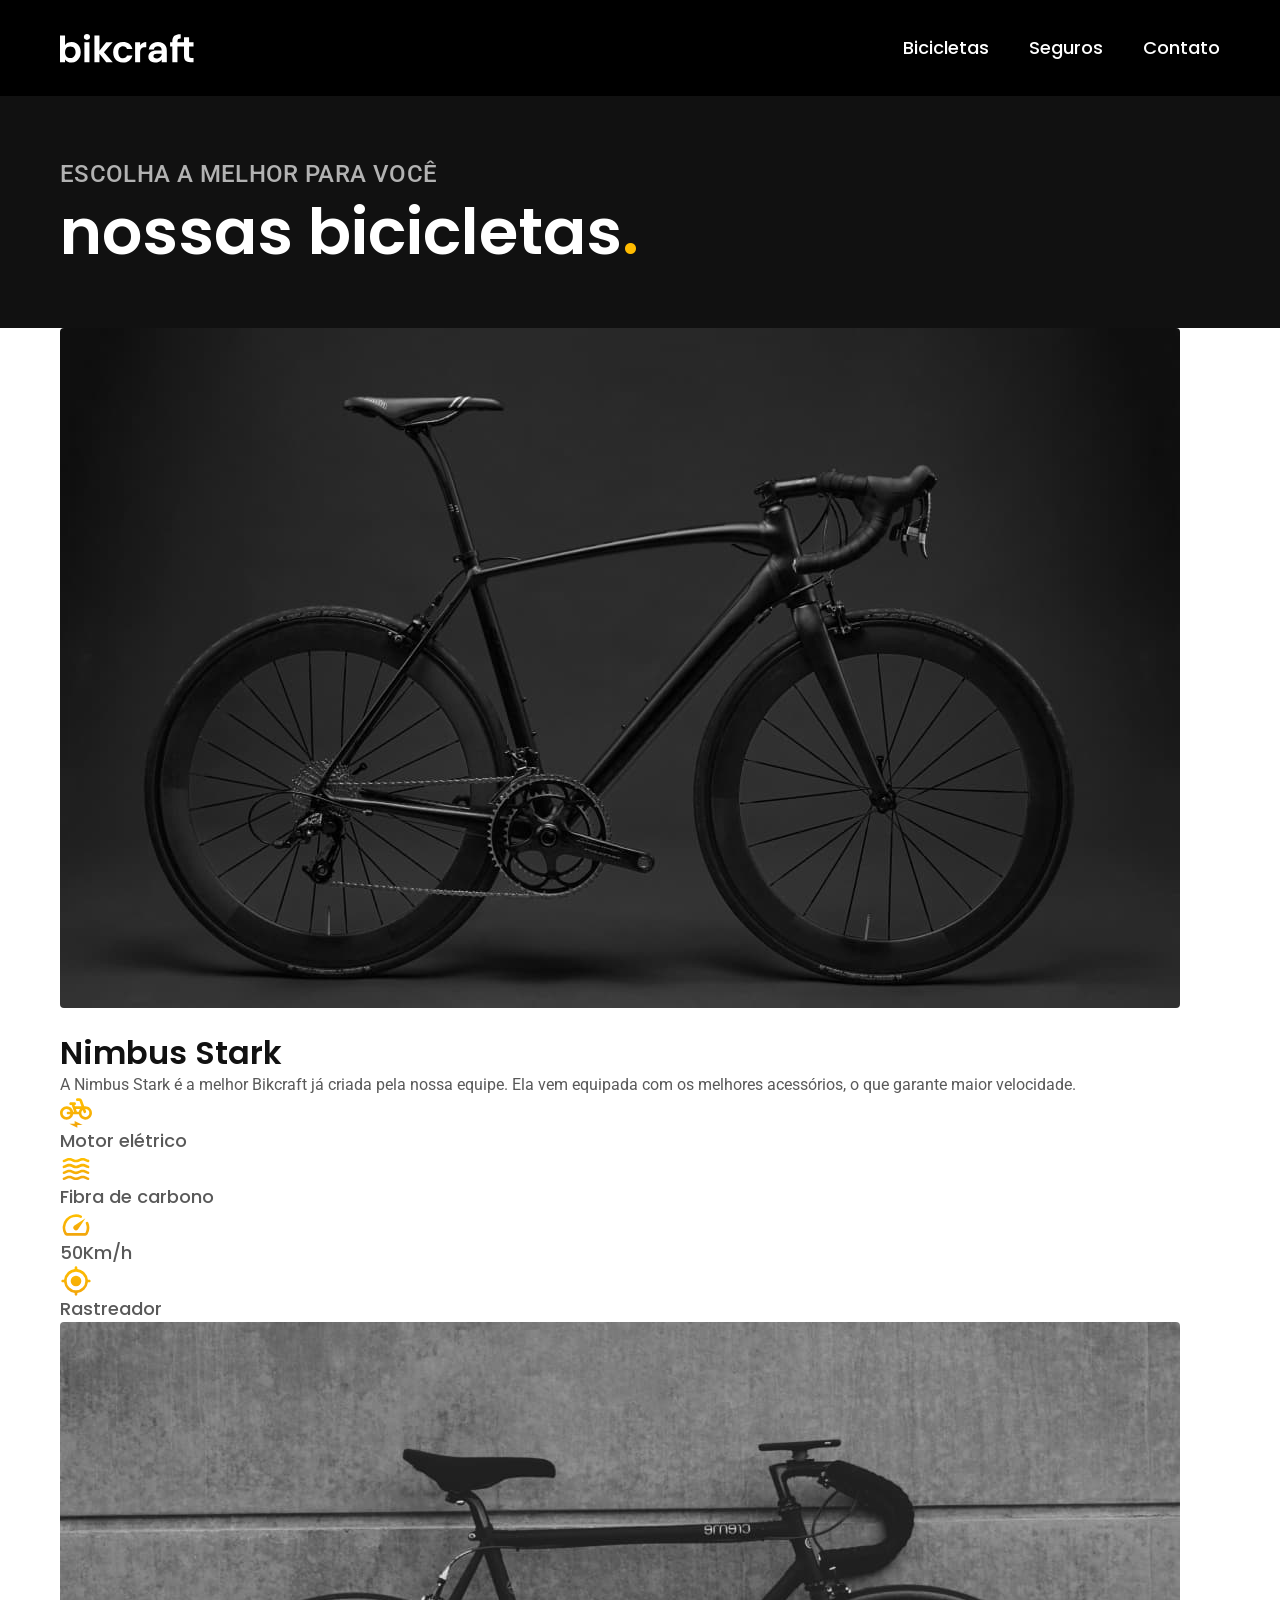
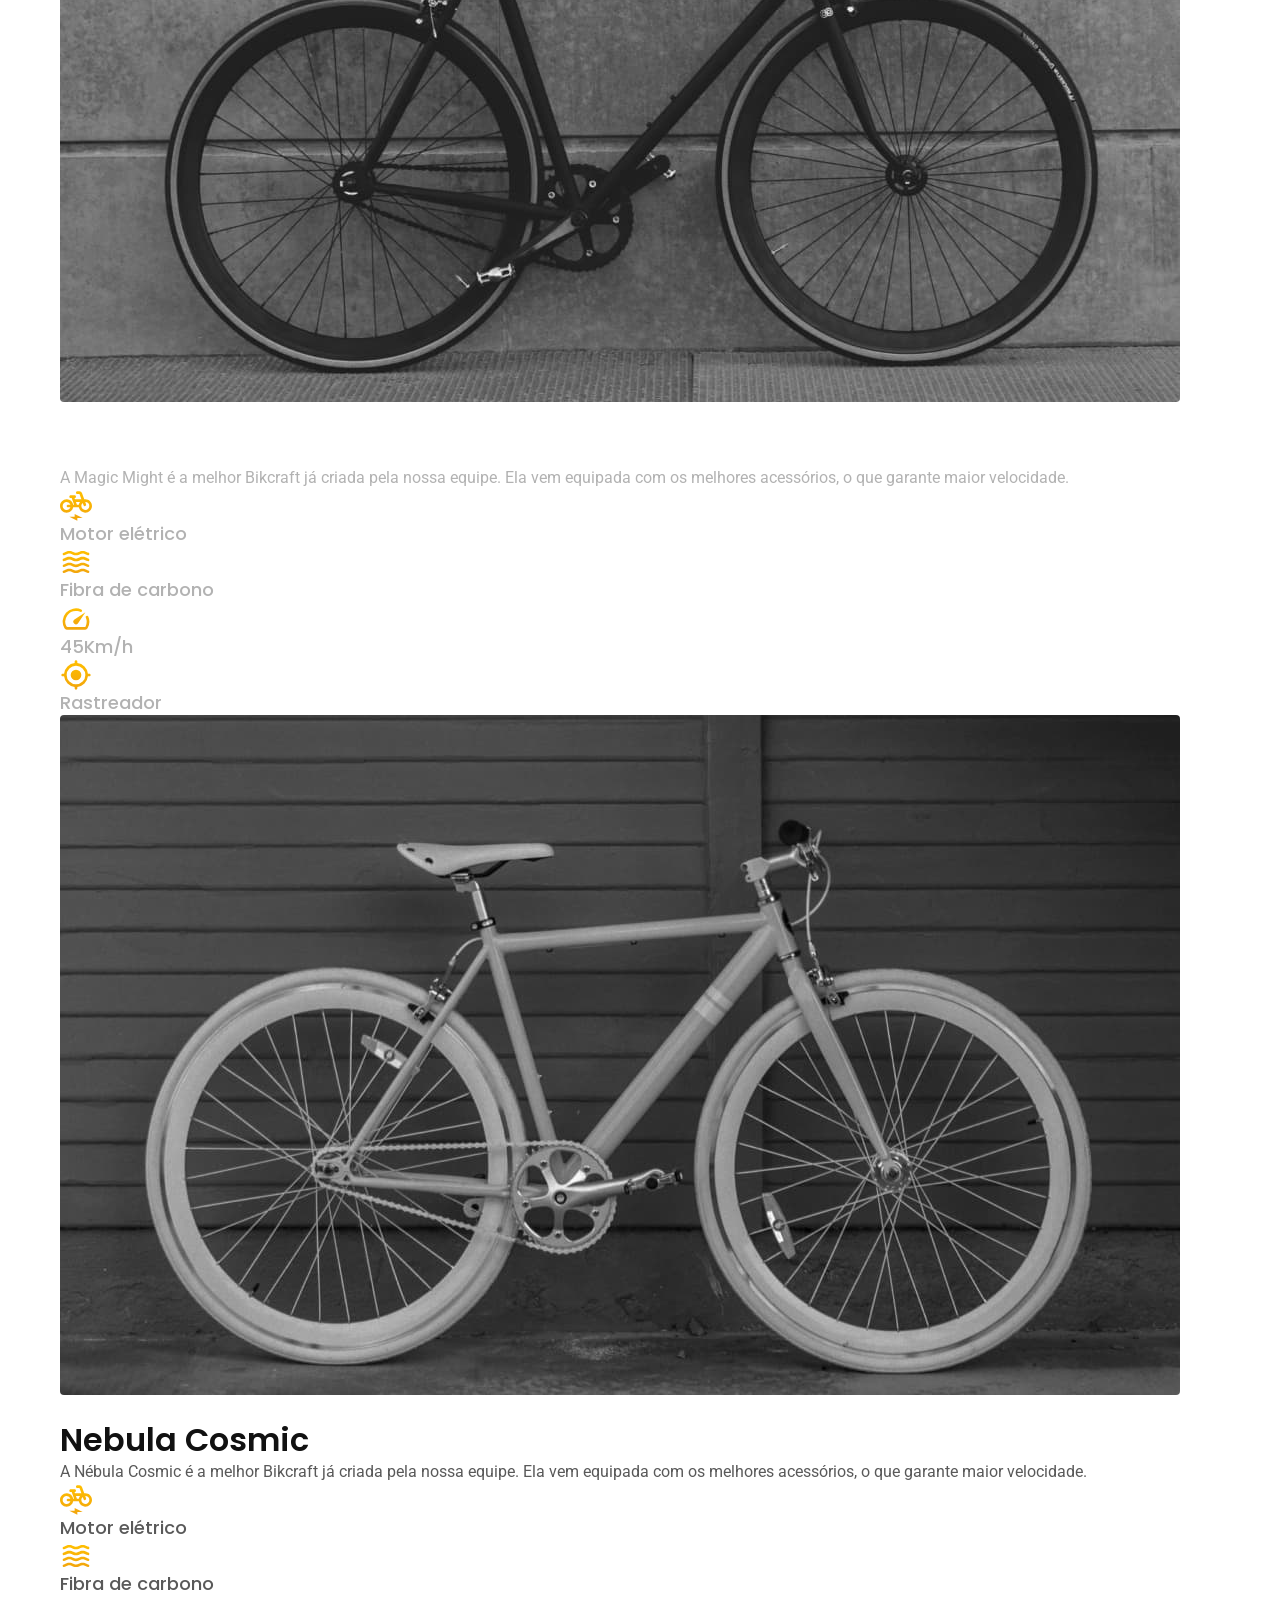
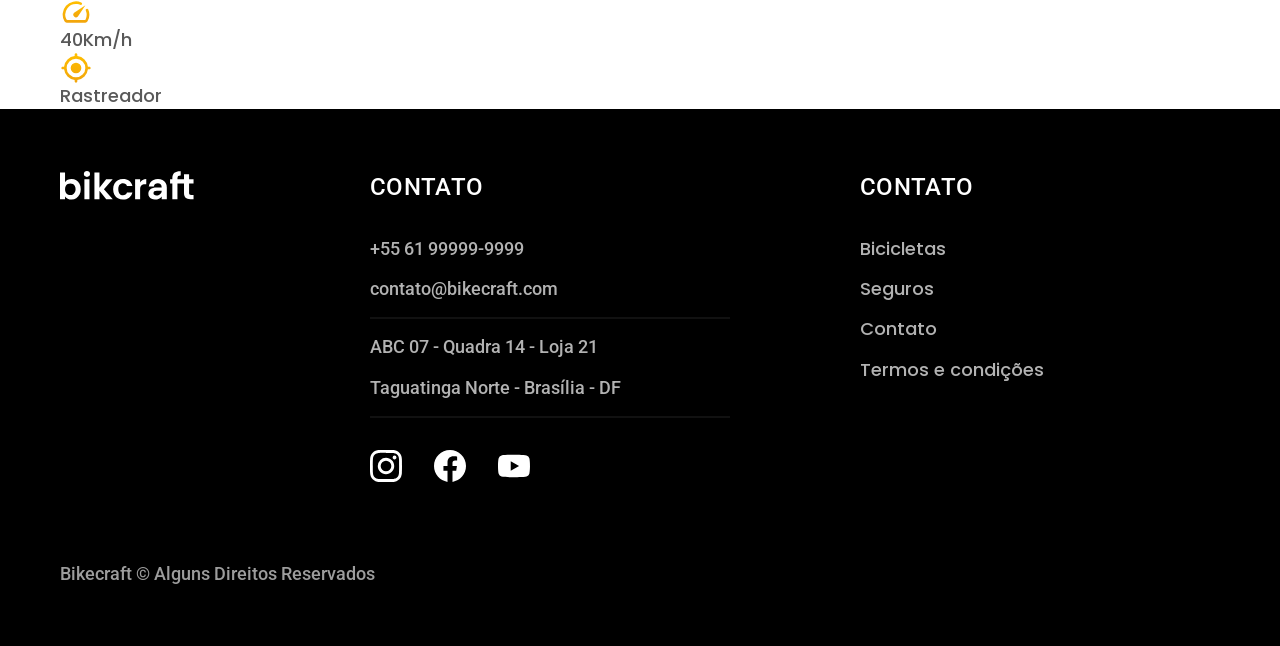
==== bicicletas.html @ e9eba92d "Bicicletas 1" ====
<!doctype html>
<html lang="pt-br">
  <head>
    <meta charset="UTF-8" />
    <meta name="viewport" content="width=device-width, initial-scale=1.0" />
    <title>Bicicletas | Bikecraft</title>
    <meta
      name="description"
      content="Termos e condições."
    />
    <link rel="stylesheet" href="./css/style.css" />
    <link rel="preconnect" href="https://fonts.googleapis.com" />
    <link rel="preconnect" href="https://fonts.gstatic.com" crossorigin />
    <link
      href="https://fonts.googleapis.com/css2?family=Merriweather:ital,opsz,wght@1,18..144,900&family=Poppins:wght@400;600&family=Roboto:wght@100..900&display=swap"
      rel="stylesheet"
    />
  </head>
  <body id="bicicletas">
    <header class="header-bg">
      <div class="header container">
        <a href="./">
          <img src="./img/bikcraft.svg" alt="Logo da marca Bikecraft" />
        </a>
        <nav aria-label="primaria">
          <ul class="header-menu font-1-m cor-0">
            <li><a href="./bicicletas.html">Bicicletas</a></li>
            <li><a href="./seguros.html">Seguros</a></li>
            <li><a href="./contato.html">Contato</a></li>
          </ul>
        </nav>
      </div>
    </header>
    <main>
        <div class="titulo-bg">
            <div class="titulo container">
                <p class="font-2-l-b cor-5">Escolha a melhor para você</p>
                <h1 class="font-1-xxl cor-0">nossas bicicletas<span class="cor-p1">.</span></h1>
            </div>
        </div>
        <div class="bicicletas-bg">
            <div class="container">
              <div class="bicicleta-imagem">
                <img src="./img/bicicletas/nimbus.jpg" alt="Bicicleta preta">
                <span class="font-2-m cor-0">R$ 4999</span>
              </div>
              <div class="bicicleta-conteudo">
                <h2 class="font-1-xl">Nimbus Stark</h2>
                <p class="font-2-s cor-8">A Nimbus Stark é a melhor Bikcraft já criada pela nossa equipe. Ela vem equipada com os melhores acessórios, o que garante maior velocidade.</p>
                <ul class="font-1-m cor-8">
                  <li><img src="./img/icones/eletrica.svg" alt="">Motor elétrico</li>
                  <li><img src="./img/icones/carbono.svg" alt="">Fibra de carbono</li>
                  <li><img src="./img/icones/velocidade.svg" alt="">50Km/h</li>
                  <li><img src="./img/icones/rastreador.svg" alt="">Rastreador</li>
                </ul>
              </div>
            </div>
        </div>
        <div class="bicicletas-bg">
            <div class="container">
              <div class="bicicleta-imagem">
                <img src="./img/bicicletas/magic.jpg" alt="Bicicleta preta">
                <span class="font-2-m cor-0">R$ 2499</span>
              </div>
              <div class="bicicleta-conteudo">
                <h2 class="font-1-xl cor-0">Magic Might</h2>
                <p class="font-2-s cor-5">A Magic Might é a melhor Bikcraft já criada pela nossa equipe. Ela vem equipada com os melhores acessórios, o que garante maior velocidade.</p>
                <ul class="font-1-m cor-5">
                  <li><img src="./img/icones/eletrica.svg" alt="">Motor elétrico</li>
                  <li><img src="./img/icones/carbono.svg" alt="">Fibra de carbono</li>
                  <li><img src="./img/icones/velocidade.svg" alt="">45Km/h</li>
                  <li><img src="./img/icones/rastreador.svg" alt="">Rastreador</li>
                </ul>
              </div>
            </div>
        </div>
        <div class="bicicletas-bg">
            <div class="container">
              <div class="bicicleta-imagem">
                <img src="./img/bicicletas/nebula.jpg" alt="Bicicleta preta">
                <span class="font-2-m cor-0">R$ 3999</span>
              </div>
              <div class="bicicleta-conteudo">
                <h2 class="font-1-xl">Nebula Cosmic</h2>
                <p class="font-2-s cor-8">A Nébula Cosmic é a melhor Bikcraft já criada pela nossa equipe. Ela vem equipada com os melhores acessórios, o que garante maior velocidade.</p>
                <ul class="font-1-m cor-8">
                  <li><img src="./img/icones/eletrica.svg" alt="">Motor elétrico</li>
                  <li><img src="./img/icones/carbono.svg" alt="">Fibra de carbono</li>
                  <li><img src="./img/icones/velocidade.svg" alt="">40Km/h</li>
                  <li><img src="./img/icones/rastreador.svg" alt="">Rastreador</li>
                </ul>
              </div>
            </div>
        </div>
    </main>
    <footer class="footer-bg">
      <div class="footer container">
        <img src="./img/bikcraft.svg" alt="Logo Bikecraft" />
        <div class="footer-contato">
          <h3 class="font-2-l-b cor-0">Contato</h3>
          <ul class="font-2-m cor-5">
            <li><a href="tel:+5561999999999">+55 61 99999-9999</a></li>
            <li>
              <a href="mailto:contato@bikecraft.com">contato@bikecraft.com</a>
            </li>
            <li>ABC 07 - Quadra 14 - Loja 21</li>
            <li>Taguatinga Norte - Brasília - DF</li>
          </ul>
          <div class="footer-redes">
            <a href="./"
              ><img src="./img/redes/instagram.svg" alt="Instagram"
            /></a>
            <a href="./"
              ><img src="./img/redes/facebook.svg" alt="Facebook"
            /></a>
            <a href="./"><img src="./img/redes/youtube.svg" alt="Youtube" /></a>
          </div>
        </div>
        <div class="footer-informacoes">
          <h3 class="font-2-l-b cor-0">Contato</h3>
          <nav>
            <ul class="font-1-m cor-5">
              <li><a href="./bicicletas.html">Bicicletas</a></li>
              <li><a href="./seguros.html">Seguros</a></li>
              <li><a href="./contato.html">Contato</a></li>
              <li><a href="./termos.html">Termos e condições</a></li>
            </ul>
          </nav>
        </div>
        <p class="footer-copy font-2-m cor-6">
          Bikecraft © Alguns Direitos Reservados
        </p>
      </div>
    </footer>
  </body>
</html>
---- css/style.css ----
@import "./global/global.css";
@import "./utilidades/tipografia.css";
@import "./global/header.css";
@import "./global/footer.css";
@import "./utilidades/cores.css";

/* Botão */
@import "./utilidades/componentes.css";


/* Home */
@import "./home/introducao.css";
@import "./home/tecnologia.css";
@import "./home/parceiros.css";
@import "./home/depoimentos.css";

/* Bicicletas */
@import "./bicicletas/bicicletas-lista.css";
@import "./bicicletas/bicicletas.css";

/* seguros */
@import "./seguros/seguros.css";

/* Termos */
@import "./termos/termos.css";
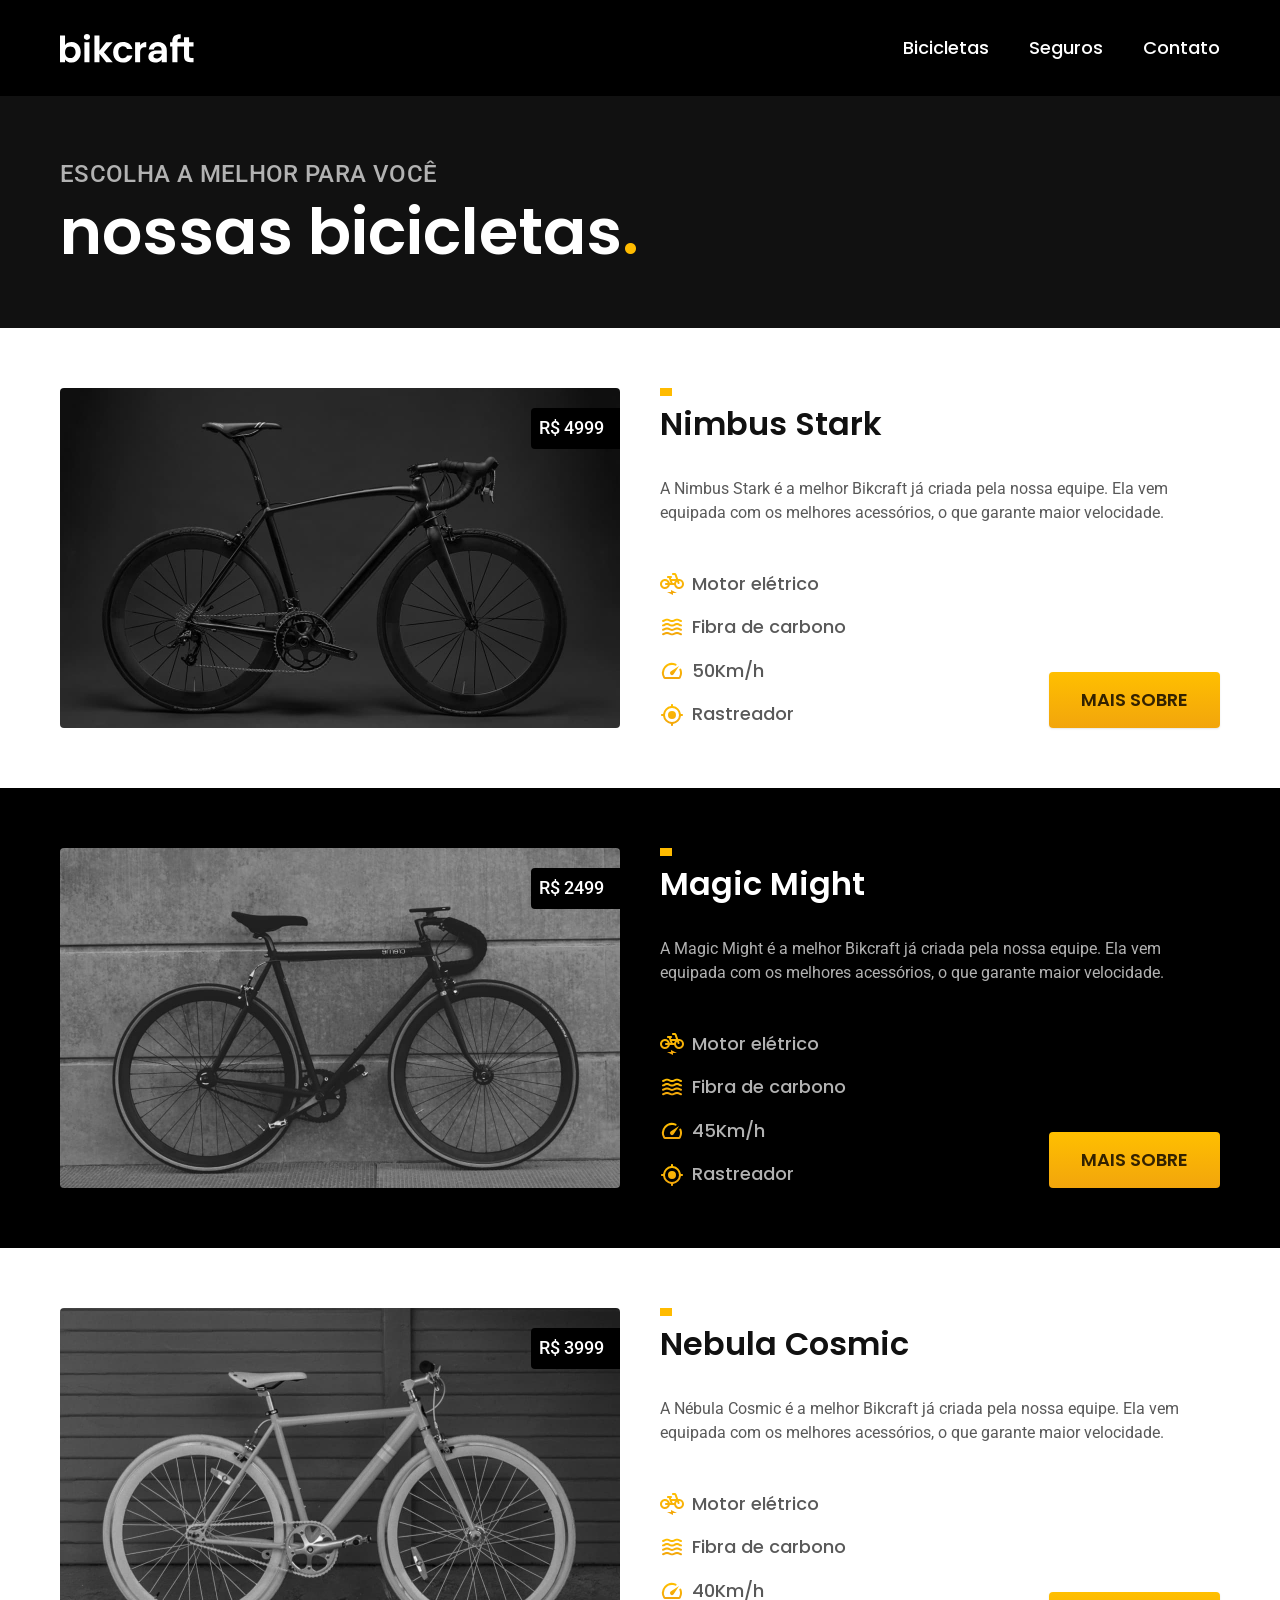
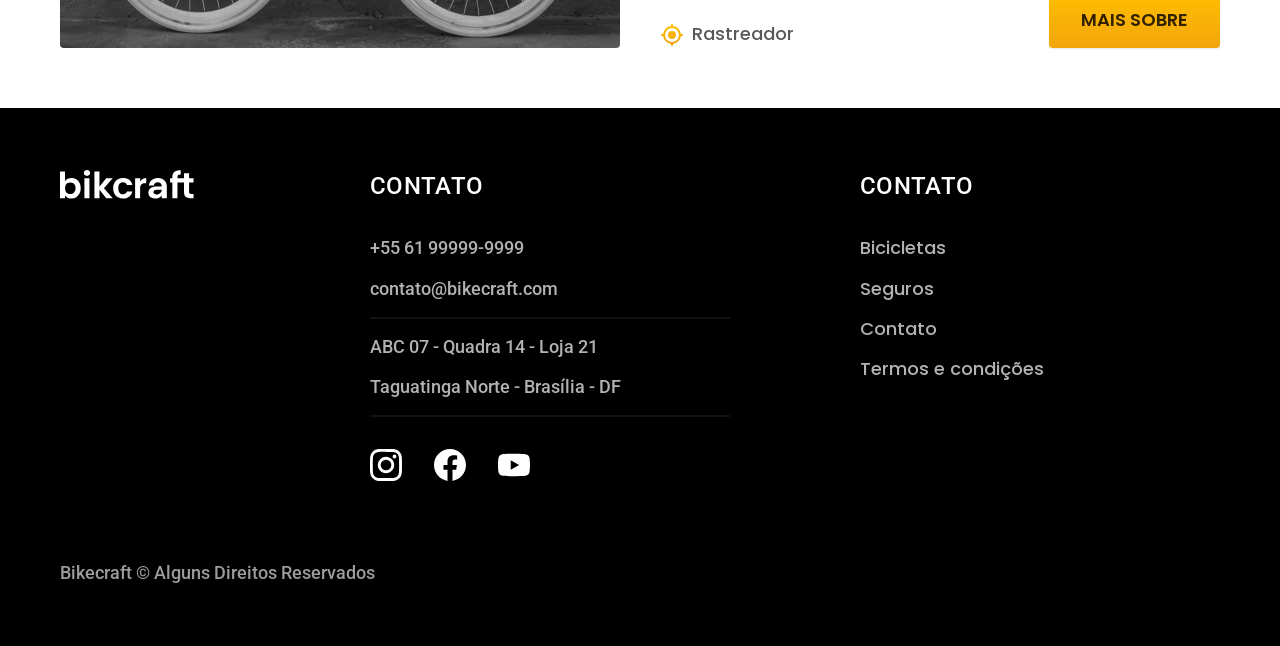
==== commit 1eb244c7: "bicicletas 2" ====
--- a/bicicletas.html
+++ b/bicicletas.html
@@ -6,7 +6,7 @@
     <title>Bicicletas | Bikecraft</title>
     <meta
       name="description"
-      content="Termos e condições."
+      content="bicicletas."
     />
     <link rel="stylesheet" href="./css/style.css" />
     <link rel="preconnect" href="https://fonts.googleapis.com" />
@@ -38,8 +38,7 @@
                 <h1 class="font-1-xxl cor-0">nossas bicicletas<span class="cor-p1">.</span></h1>
             </div>
         </div>
-        <div class="bicicletas-bg">
-            <div class="container">
+            <div class=" bicicletas container">
               <div class="bicicleta-imagem">
                 <img src="./img/bicicletas/nimbus.jpg" alt="Bicicleta preta">
                 <span class="font-2-m cor-0">R$ 4999</span>
@@ -53,11 +52,11 @@
                   <li><img src="./img/icones/velocidade.svg" alt="">50Km/h</li>
                   <li><img src="./img/icones/rastreador.svg" alt="">Rastreador</li>
                 </ul>
+                <a class="botao seta" href="./bicicletas/nimbus.html">Mais sobre</a>
               </div>
             </div>
-        </div>
         <div class="bicicletas-bg">
-            <div class="container">
+            <div class="bicicletas container">
               <div class="bicicleta-imagem">
                 <img src="./img/bicicletas/magic.jpg" alt="Bicicleta preta">
                 <span class="font-2-m cor-0">R$ 2499</span>
@@ -71,11 +70,11 @@
                   <li><img src="./img/icones/velocidade.svg" alt="">45Km/h</li>
                   <li><img src="./img/icones/rastreador.svg" alt="">Rastreador</li>
                 </ul>
+                <a class="botao seta" href="./bicicletas/magic.html">Mais sobre</a>
               </div>
             </div>
         </div>
-        <div class="bicicletas-bg">
-            <div class="container">
+            <div class=" bicicletas container">
               <div class="bicicleta-imagem">
                 <img src="./img/bicicletas/nebula.jpg" alt="Bicicleta preta">
                 <span class="font-2-m cor-0">R$ 3999</span>
@@ -89,9 +88,9 @@
                   <li><img src="./img/icones/velocidade.svg" alt="">40Km/h</li>
                   <li><img src="./img/icones/rastreador.svg" alt="">Rastreador</li>
                 </ul>
+                <a class="botao seta" href="./bicicletas/nebula.html">Mais sobre</a>
               </div>
             </div>
-        </div>
     </main>
     <footer class="footer-bg">
       <div class="footer container">
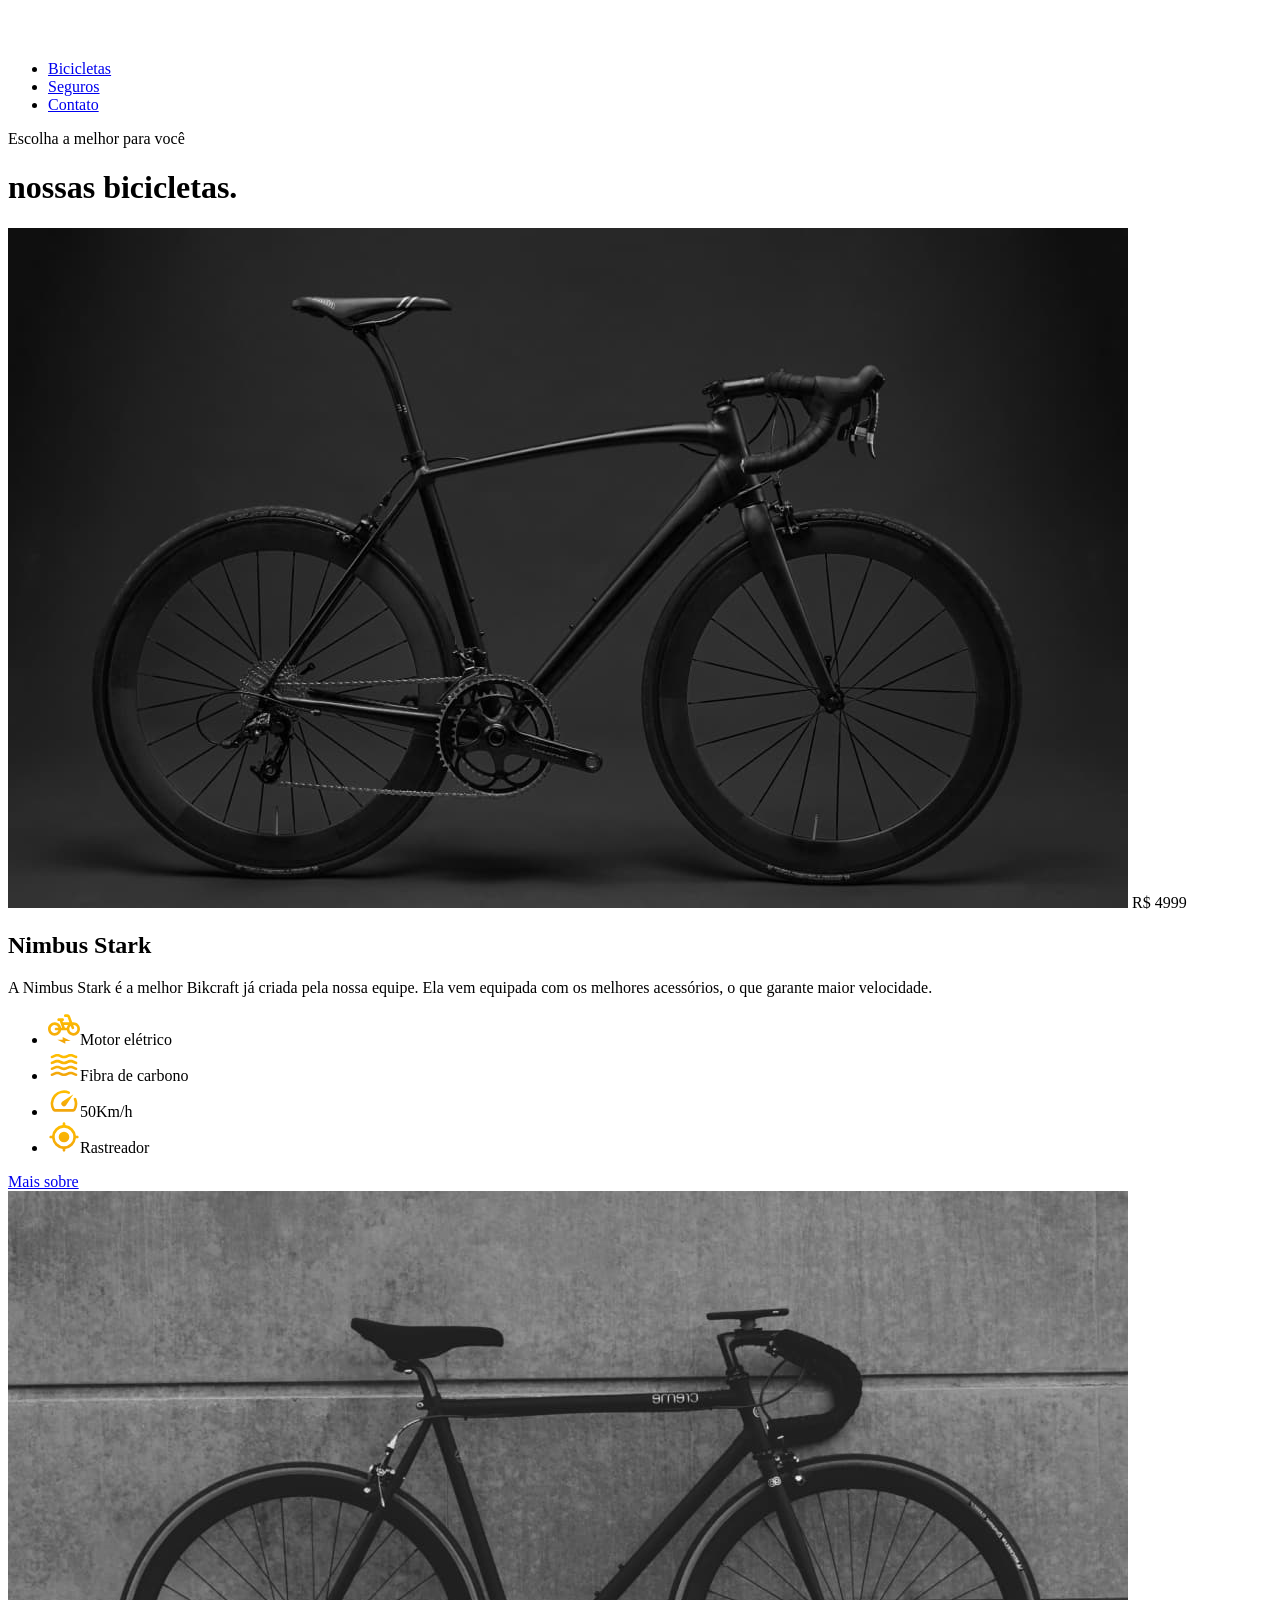
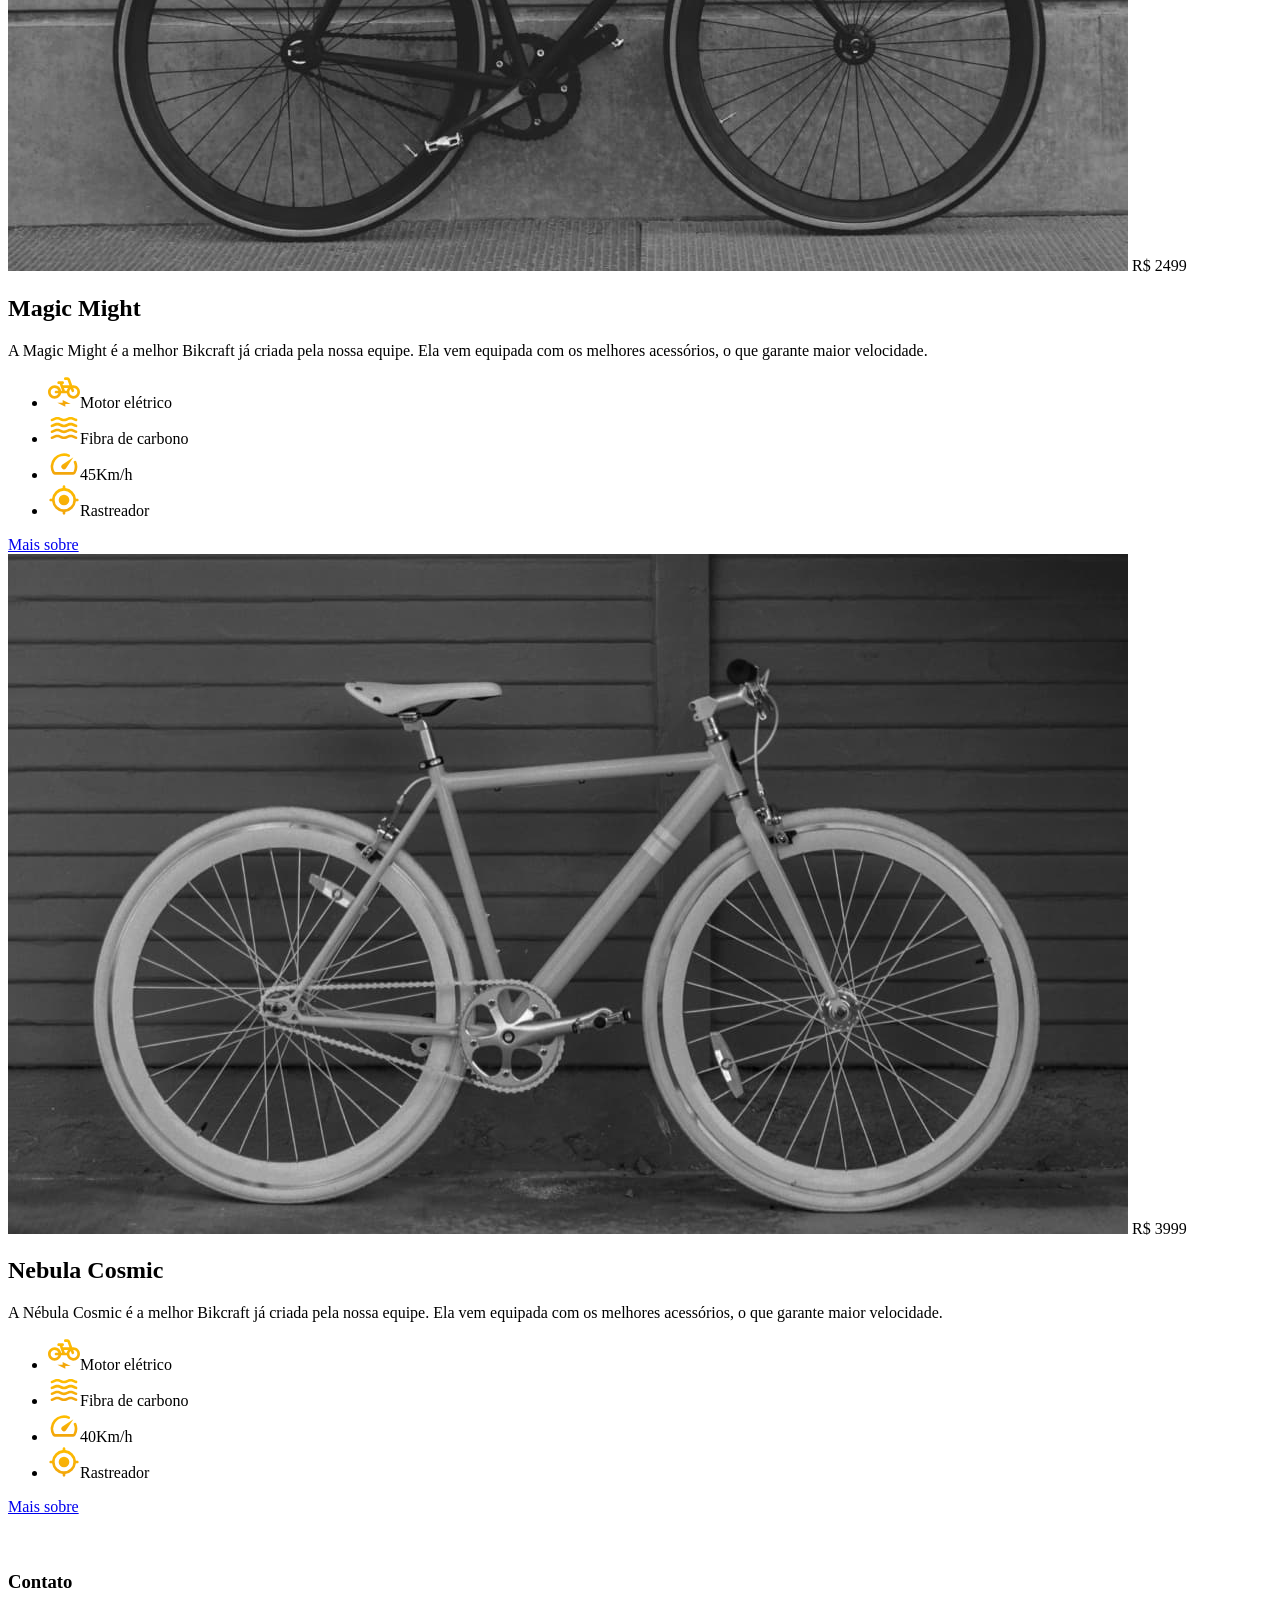
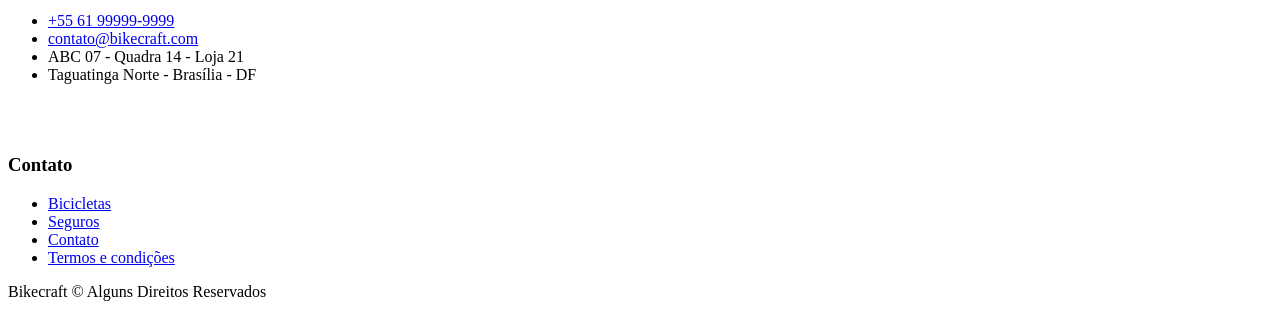
==== commit d85ac4e2: "Ativar links do menu, ativar itens do orçamento e perguntas frequentes com js" ====
--- a/bicicletas.html
+++ b/bicicletas.html
@@ -4,10 +4,7 @@
     <meta charset="UTF-8" />
     <meta name="viewport" content="width=device-width, initial-scale=1.0" />
     <title>Bicicletas | Bikecraft</title>
-    <meta
-      name="description"
-      content="bicicletas."
-    />
+    <meta name="description" content="bicicletas." />
     <link rel="stylesheet" href="./css/style.css" />
     <link rel="preconnect" href="https://fonts.googleapis.com" />
     <link rel="preconnect" href="https://fonts.gstatic.com" crossorigin />
@@ -32,65 +29,93 @@
       </div>
     </header>
     <main>
-        <div class="titulo-bg">
-            <div class="titulo container">
-                <p class="font-2-l-b cor-5">Escolha a melhor para você</p>
-                <h1 class="font-1-xxl cor-0">nossas bicicletas<span class="cor-p1">.</span></h1>
-            </div>
+      <div class="titulo-bg">
+        <div class="titulo container">
+          <p class="font-2-l-b cor-5">Escolha a melhor para você</p>
+          <h1 class="font-1-xxl cor-0">
+            nossas bicicletas<span class="cor-p1">.</span>
+          </h1>
         </div>
-            <div class=" bicicletas container">
-              <div class="bicicleta-imagem">
-                <img src="./img/bicicletas/nimbus.jpg" alt="Bicicleta preta">
-                <span class="font-2-m cor-0">R$ 4999</span>
-              </div>
-              <div class="bicicleta-conteudo">
-                <h2 class="font-1-xl">Nimbus Stark</h2>
-                <p class="font-2-s cor-8">A Nimbus Stark é a melhor Bikcraft já criada pela nossa equipe. Ela vem equipada com os melhores acessórios, o que garante maior velocidade.</p>
-                <ul class="font-1-m cor-8">
-                  <li><img src="./img/icones/eletrica.svg" alt="">Motor elétrico</li>
-                  <li><img src="./img/icones/carbono.svg" alt="">Fibra de carbono</li>
-                  <li><img src="./img/icones/velocidade.svg" alt="">50Km/h</li>
-                  <li><img src="./img/icones/rastreador.svg" alt="">Rastreador</li>
-                </ul>
-                <a class="botao seta" href="./bicicletas/nimbus.html">Mais sobre</a>
-              </div>
-            </div>
-        <div class="bicicletas-bg">
-            <div class="bicicletas container">
-              <div class="bicicleta-imagem">
-                <img src="./img/bicicletas/magic.jpg" alt="Bicicleta preta">
-                <span class="font-2-m cor-0">R$ 2499</span>
-              </div>
-              <div class="bicicleta-conteudo">
-                <h2 class="font-1-xl cor-0">Magic Might</h2>
-                <p class="font-2-s cor-5">A Magic Might é a melhor Bikcraft já criada pela nossa equipe. Ela vem equipada com os melhores acessórios, o que garante maior velocidade.</p>
-                <ul class="font-1-m cor-5">
-                  <li><img src="./img/icones/eletrica.svg" alt="">Motor elétrico</li>
-                  <li><img src="./img/icones/carbono.svg" alt="">Fibra de carbono</li>
-                  <li><img src="./img/icones/velocidade.svg" alt="">45Km/h</li>
-                  <li><img src="./img/icones/rastreador.svg" alt="">Rastreador</li>
-                </ul>
-                <a class="botao seta" href="./bicicletas/magic.html">Mais sobre</a>
-              </div>
-            </div>
+      </div>
+      <div class="bicicletas container">
+        <div class="bicicleta-imagem">
+          <img src="./img/bicicletas/nimbus.jpg" alt="Bicicleta preta" />
+          <span class="font-2-m cor-0">R$ 4999</span>
         </div>
-            <div class=" bicicletas container">
-              <div class="bicicleta-imagem">
-                <img src="./img/bicicletas/nebula.jpg" alt="Bicicleta preta">
-                <span class="font-2-m cor-0">R$ 3999</span>
-              </div>
-              <div class="bicicleta-conteudo">
-                <h2 class="font-1-xl">Nebula Cosmic</h2>
-                <p class="font-2-s cor-8">A Nébula Cosmic é a melhor Bikcraft já criada pela nossa equipe. Ela vem equipada com os melhores acessórios, o que garante maior velocidade.</p>
-                <ul class="font-1-m cor-8">
-                  <li><img src="./img/icones/eletrica.svg" alt="">Motor elétrico</li>
-                  <li><img src="./img/icones/carbono.svg" alt="">Fibra de carbono</li>
-                  <li><img src="./img/icones/velocidade.svg" alt="">40Km/h</li>
-                  <li><img src="./img/icones/rastreador.svg" alt="">Rastreador</li>
-                </ul>
-                <a class="botao seta" href="./bicicletas/nebula.html">Mais sobre</a>
-              </div>
-            </div>
+        <div class="bicicleta-conteudo">
+          <h2 class="font-1-xl">Nimbus Stark</h2>
+          <p class="font-2-s cor-8">
+            A Nimbus Stark é a melhor Bikcraft já criada pela nossa equipe. Ela
+            vem equipada com os melhores acessórios, o que garante maior
+            velocidade.
+          </p>
+          <ul class="font-1-m cor-8">
+            <li>
+              <img src="./img/icones/eletrica.svg" alt="" />Motor elétrico
+            </li>
+            <li>
+              <img src="./img/icones/carbono.svg" alt="" />Fibra de carbono
+            </li>
+            <li><img src="./img/icones/velocidade.svg" alt="" />50Km/h</li>
+            <li><img src="./img/icones/rastreador.svg" alt="" />Rastreador</li>
+          </ul>
+          <a class="botao seta" href="./bicicletas/nimbus.html">Mais sobre</a>
+        </div>
+      </div>
+      <div class="bicicletas-bg">
+        <div class="bicicletas container">
+          <div class="bicicleta-imagem">
+            <img src="./img/bicicletas/magic.jpg" alt="Bicicleta preta" />
+            <span class="font-2-m cor-0">R$ 2499</span>
+          </div>
+          <div class="bicicleta-conteudo">
+            <h2 class="font-1-xl cor-0">Magic Might</h2>
+            <p class="font-2-s cor-5">
+              A Magic Might é a melhor Bikcraft já criada pela nossa equipe. Ela
+              vem equipada com os melhores acessórios, o que garante maior
+              velocidade.
+            </p>
+            <ul class="font-1-m cor-5">
+              <li>
+                <img src="./img/icones/eletrica.svg" alt="" />Motor elétrico
+              </li>
+              <li>
+                <img src="./img/icones/carbono.svg" alt="" />Fibra de carbono
+              </li>
+              <li><img src="./img/icones/velocidade.svg" alt="" />45Km/h</li>
+              <li>
+                <img src="./img/icones/rastreador.svg" alt="" />Rastreador
+              </li>
+            </ul>
+            <a class="botao seta" href="./bicicletas/magic.html">Mais sobre</a>
+          </div>
+        </div>
+      </div>
+      <div class="bicicletas container">
+        <div class="bicicleta-imagem">
+          <img src="./img/bicicletas/nebula.jpg" alt="Bicicleta preta" />
+          <span class="font-2-m cor-0">R$ 3999</span>
+        </div>
+        <div class="bicicleta-conteudo">
+          <h2 class="font-1-xl">Nebula Cosmic</h2>
+          <p class="font-2-s cor-8">
+            A Nébula Cosmic é a melhor Bikcraft já criada pela nossa equipe. Ela
+            vem equipada com os melhores acessórios, o que garante maior
+            velocidade.
+          </p>
+          <ul class="font-1-m cor-8">
+            <li>
+              <img src="./img/icones/eletrica.svg" alt="" />Motor elétrico
+            </li>
+            <li>
+              <img src="./img/icones/carbono.svg" alt="" />Fibra de carbono
+            </li>
+            <li><img src="./img/icones/velocidade.svg" alt="" />40Km/h</li>
+            <li><img src="./img/icones/rastreador.svg" alt="" />Rastreador</li>
+          </ul>
+          <a class="botao seta" href="./bicicletas/nebula.html">Mais sobre</a>
+        </div>
+      </div>
     </main>
     <footer class="footer-bg">
       <div class="footer container">
@@ -131,5 +156,6 @@
         </p>
       </div>
     </footer>
+    <script src="./js/script.js"></script>
   </body>
 </html>
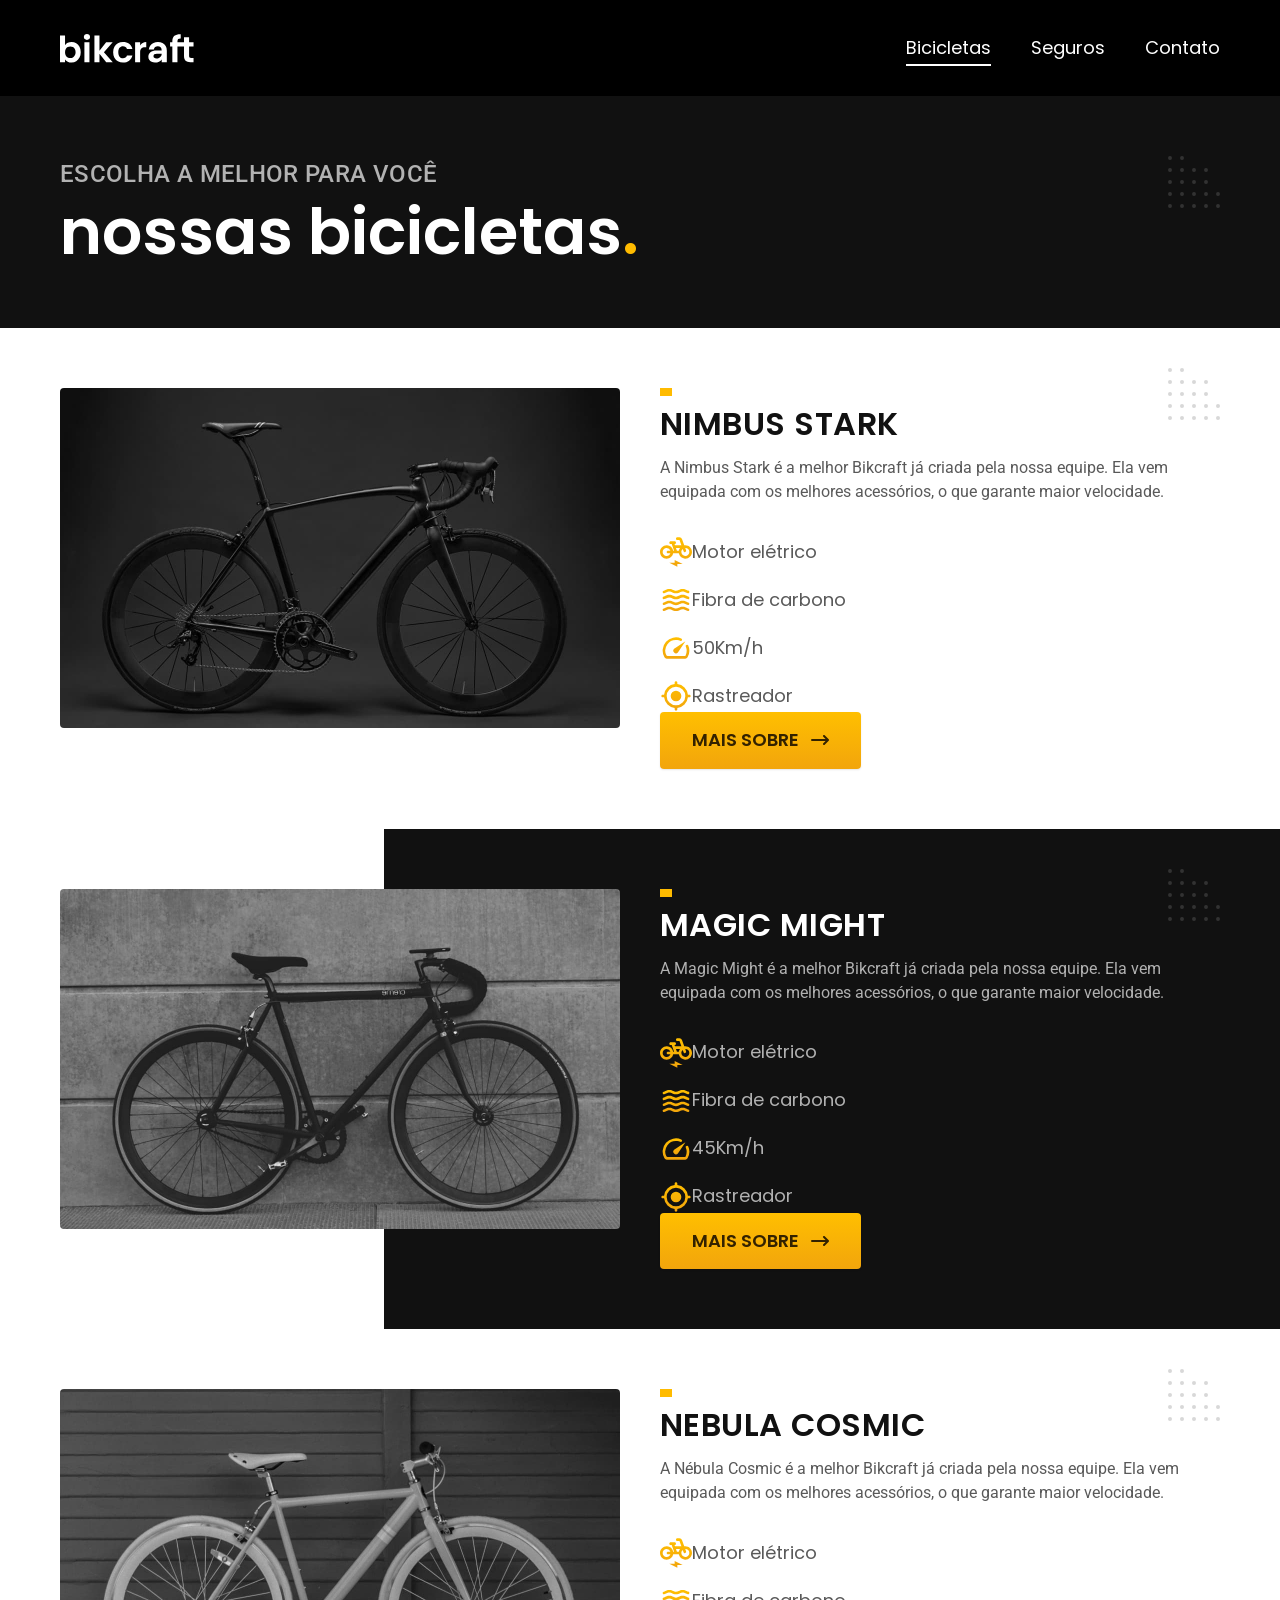
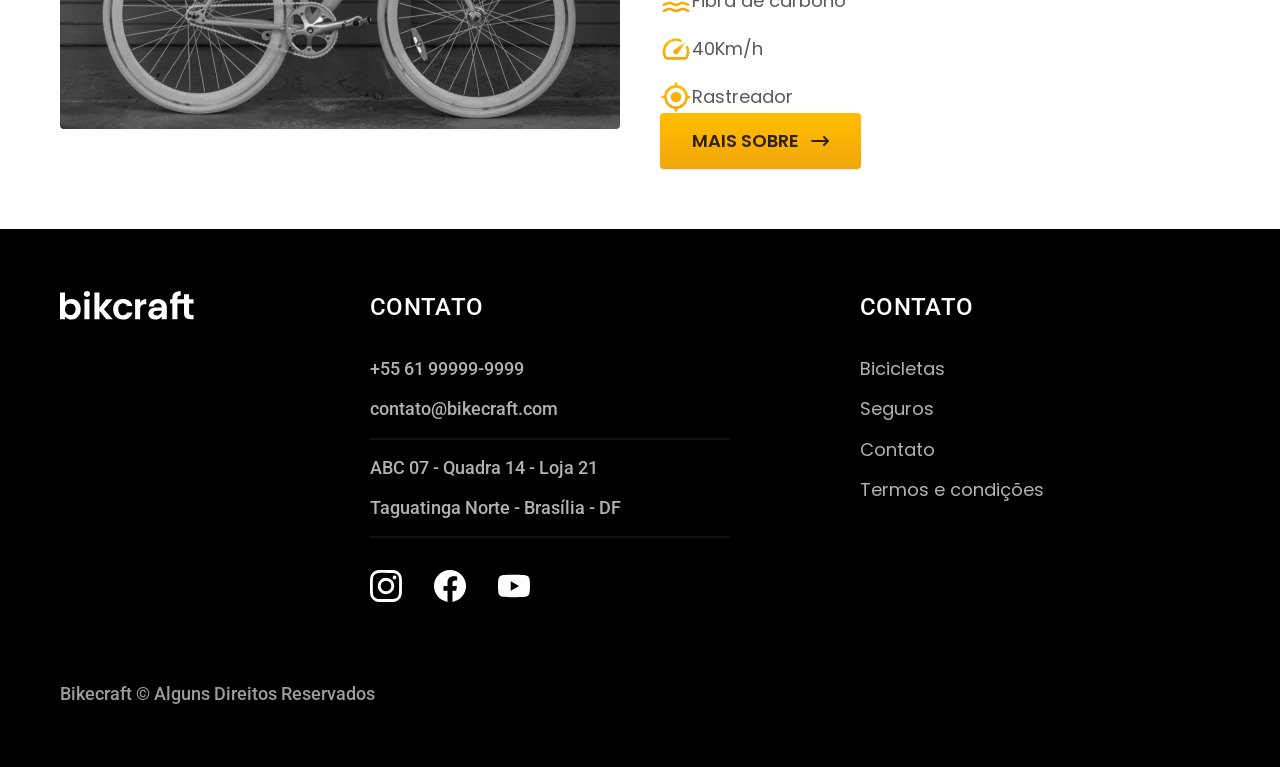
==== commit 0e89cf5d: "classe .js para o caso de o js estar desativado" ====
--- a/bicicletas.html
+++ b/bicicletas.html
@@ -12,6 +12,9 @@
       href="https://fonts.googleapis.com/css2?family=Merriweather:ital,opsz,wght@1,18..144,900&family=Poppins:wght@400;600&family=Roboto:wght@100..900&display=swap"
       rel="stylesheet"
     />
+    <script>
+      document.documentElement.classList.add("js");
+    </script>
   </head>
   <body id="bicicletas">
     <header class="header-bg">
--- a/css/style.css
+++ b/css/style.css
@@ -0,0 +1,40 @@
+@import "./global/global.css";
+@import "./utilidades/tipografia.css";
+@import "./utilidades/cores.css";
+@import "./utilidades/animacao.css";
+
+@import "./global/header.css";
+@import "./global/footer.css";
+
+/* Utilidades */
+@import "./utilidades/componentes.css";
+@import "./utilidades/formulario.css";
+
+/* Home */
+@import "./home/introducao.css";
+@import "./home/tecnologia.css";
+@import "./home/parceiros.css";
+@import "./home/depoimento.css";
+
+/* Bicicletas */
+@import "./bicicletas/bicicletas-lista.css";
+@import "./bicicletas/bicicletas.css";
+
+/* Bicicleta */
+@import "./bicicleta/bicicleta.css";
+@import "./bicicleta/seguro.css";
+
+/* Seguros */
+@import "./seguros/seguros.css";
+@import "./seguros/vantagens.css";
+@import "./seguros/perguntas.css";
+
+/* Contato */
+@import "./contato/contato.css";
+@import "./contato/lojas.css";
+
+/* Contato */
+@import "./orcamento/orcamento.css";
+
+/* Termos */
+@import "./termos/termos.css";
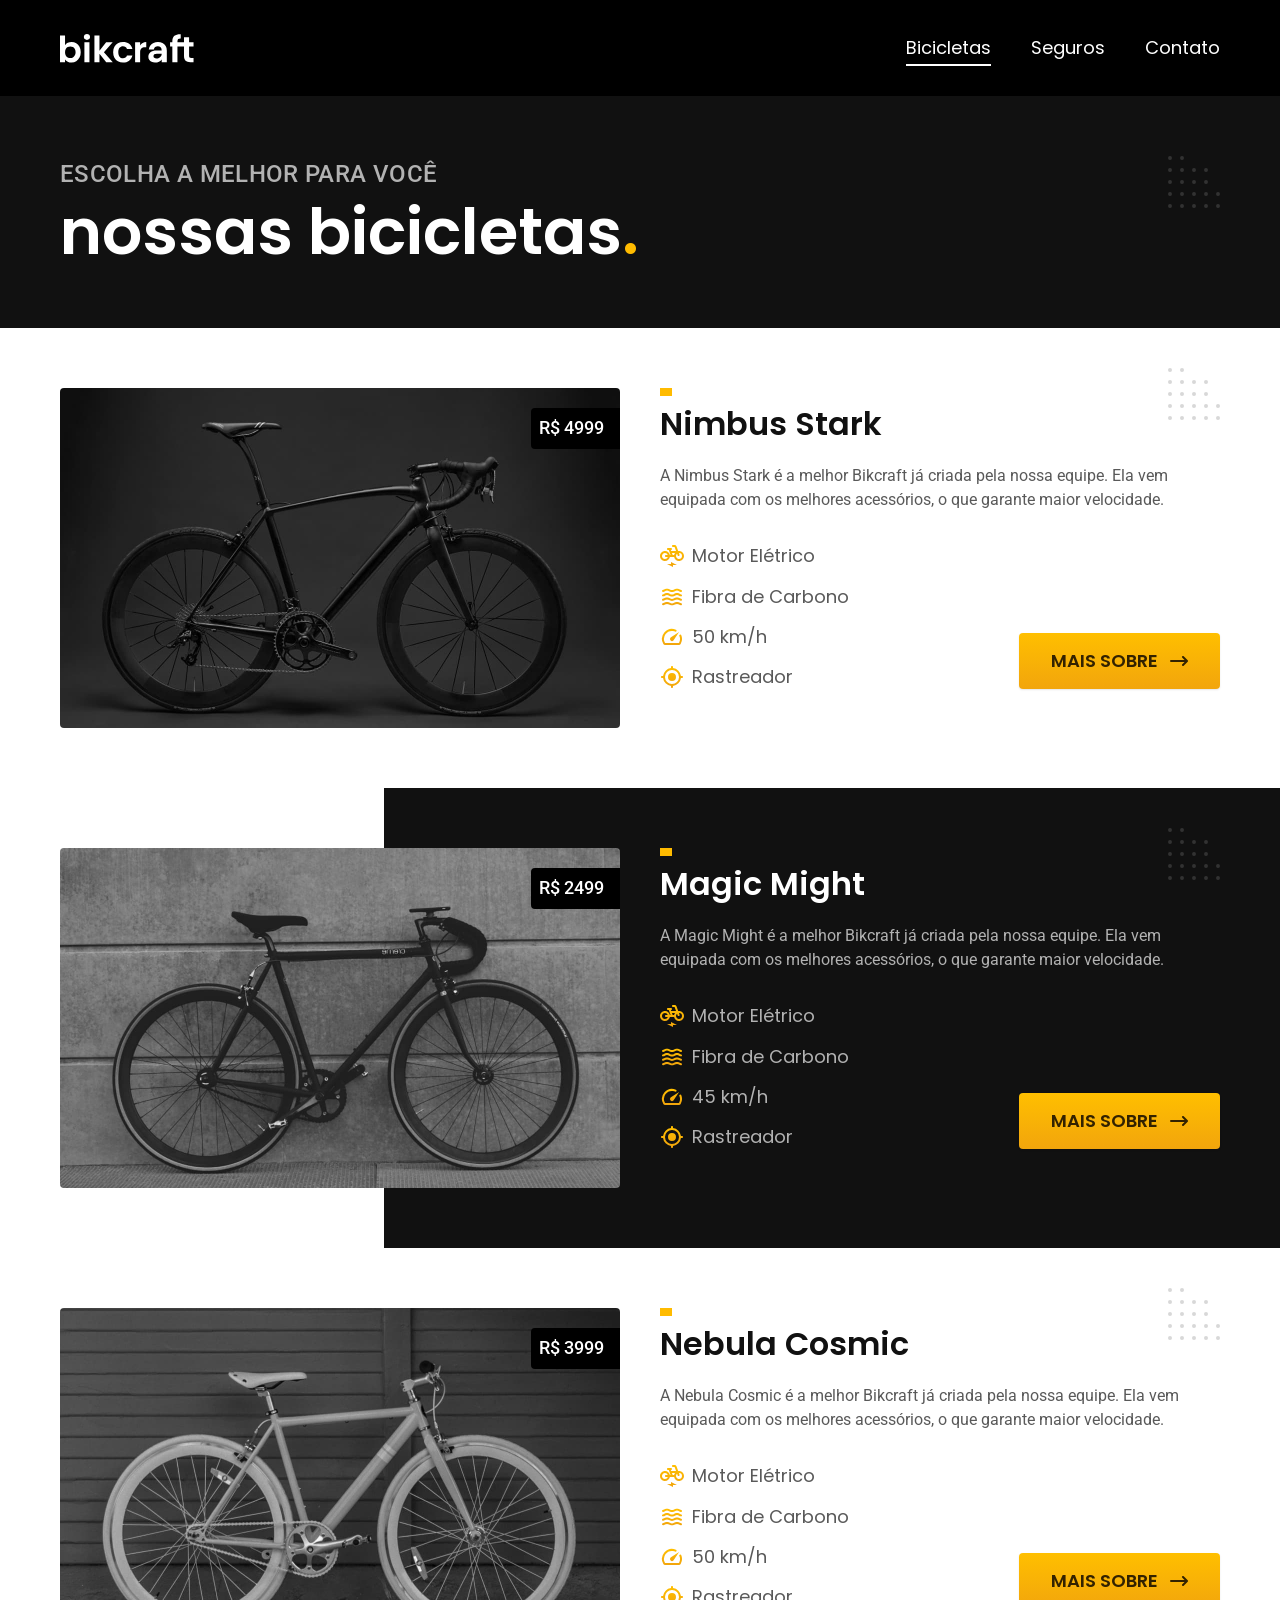
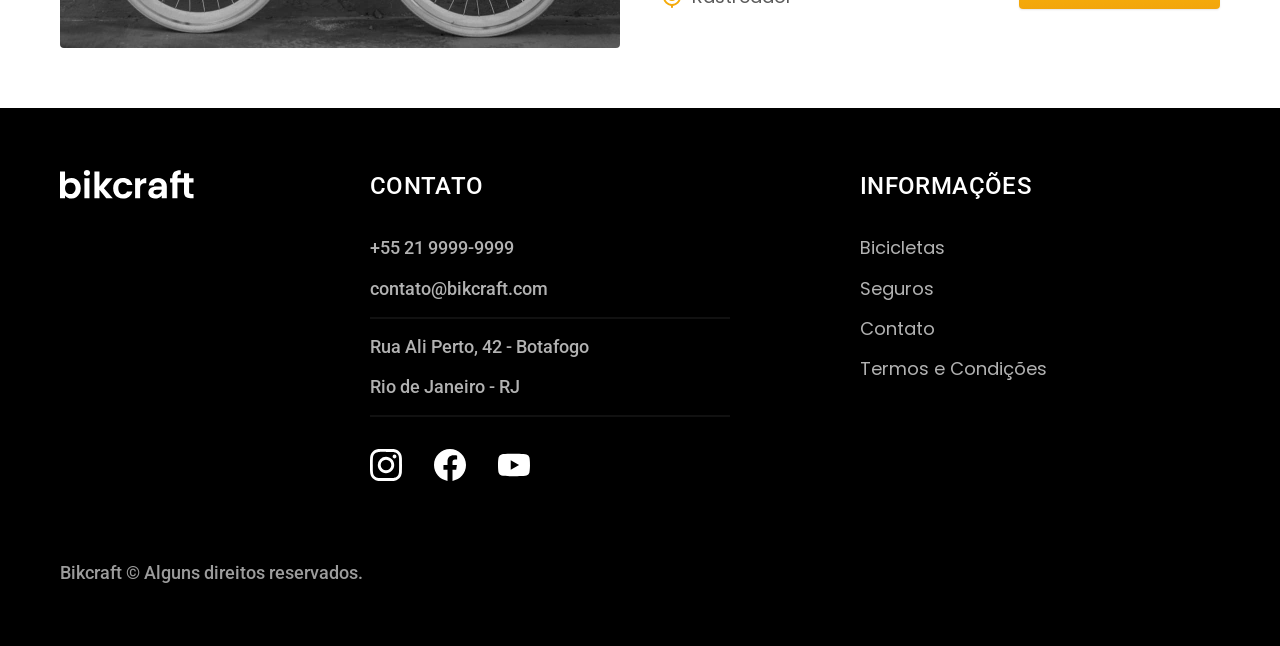
==== commit ee5ebb45: "formulários, PHP, envio de e-mail" ====
--- a/bicicletas.html
+++ b/bicicletas.html
@@ -1,164 +1,180 @@
-<!doctype html>
+<!DOCTYPE html>
 <html lang="pt-br">
-  <head>
-    <meta charset="UTF-8" />
-    <meta name="viewport" content="width=device-width, initial-scale=1.0" />
-    <title>Bicicletas | Bikecraft</title>
-    <meta name="description" content="bicicletas." />
-    <link rel="stylesheet" href="./css/style.css" />
-    <link rel="preconnect" href="https://fonts.googleapis.com" />
-    <link rel="preconnect" href="https://fonts.gstatic.com" crossorigin />
-    <link
-      href="https://fonts.googleapis.com/css2?family=Merriweather:ital,opsz,wght@1,18..144,900&family=Poppins:wght@400;600&family=Roboto:wght@100..900&display=swap"
-      rel="stylesheet"
-    />
-    <script>
-      document.documentElement.classList.add("js");
-    </script>
-  </head>
-  <body id="bicicletas">
-    <header class="header-bg">
-      <div class="header container">
-        <a href="./">
-          <img src="./img/bikcraft.svg" alt="Logo da marca Bikecraft" />
-        </a>
-        <nav aria-label="primaria">
-          <ul class="header-menu font-1-m cor-0">
+
+<head>
+  <meta charset="UTF-8">
+  <meta name="viewport" content="width=device-width, initial-scale=1.0">
+
+  <title>Bicicletas | Bikcraft</title>
+  <meta name="description" content="Bicicletas">
+
+  <link rel="icon" href="./favicon.svg" type="image/svg+xml">
+  <link rel="preload" href="./css/style.min.css" as="style">
+  <link rel="stylesheet" href="./css/style.min.css">
+  <script>document.documentElement.classList.add('js');</script>
+
+  <link rel="preconnect" href="https://fonts.googleapis.com">
+  <link rel="preconnect" href="https://fonts.gstatic.com" crossorigin>
+  <link href="https://fonts.googleapis.com/css2?family=Merriweather:ital,wght@1,900&family=Poppins:wght@400;600&family=Roboto:wght@400;500&display=swap" rel="stylesheet">
+</head>
+
+<body id="bicicletas">
+  <header class="header-bg">
+    <div class="header container">
+      <a href="./">
+        <img src="./img/bikcraft.svg" alt="Bikcraft">
+      </a>
+
+      <nav aria-label="primaria">
+        <ul class="header-menu font-1-m cor-0">
+          <li><a href="./bicicletas.html">Bicicletas</a></li>
+          <li><a href="./seguros.html">Seguros</a></li>
+          <li><a href="./contato.html">Contato</a></li>
+        </ul>
+      </nav>
+    </div>
+  </header>
+
+  <main>
+    <div class="titulo-bg">
+      <div class="titulo container">
+        <p class="font-2-l-b cor-5">Escolha a melhor para você</p>
+        <h1 class="font-1-xxl cor-0">nossas bicicletas<span class="cor-p1">.</span></h1>
+      </div>
+    </div>
+
+    <div class="bicicletas container">
+      <div class="bicicletas-imagem">
+        <img src="./img/bicicletas/nimbus.jpg" alt="Bicicleta preta">
+        <span class="font-2-m cor-0">R$ 4999</span>
+      </div>
+      <div class="bicicletas-conteudo">
+        <h2 class="font-1-xl">Nimbus Stark</h2>
+        <p class="font-2-s cor-8">A Nimbus Stark é a melhor Bikcraft já criada pela nossa equipe. Ela vem equipada com os melhores acessórios, o que garante maior velocidade.</p>
+        <ul class="font-1-m cor-8">
+          <li>
+            <img src="./img/icones/eletrica.svg" alt="">
+            Motor Elétrico
+          </li>
+          <li>
+            <img src="./img/icones/carbono.svg" alt="">
+            Fibra de Carbono
+          </li>
+          <li>
+            <img src="./img/icones/velocidade.svg" alt="">
+            50 km/h
+          </li>
+          <li>
+            <img src="./img/icones/rastreador.svg" alt="">
+            Rastreador
+          </li>
+        </ul>
+        <a class="botao seta" href="./bicicletas/nimbus.html">Mais Sobre</a>
+      </div>
+    </div>
+
+    <div class="bicicletas-bg">
+      <div class="bicicletas container">
+        <div class="bicicletas-imagem">
+          <img src="./img/bicicletas/magic.jpg" alt="Bicicleta preta">
+          <span class="font-2-m cor-0">R$ 2499</span>
+        </div>
+        <div class="bicicletas-conteudo">
+          <h2 class="font-1-xl cor-0">Magic Might</h2>
+          <p class="font-2-s cor-5">A Magic Might é a melhor Bikcraft já criada pela nossa equipe. Ela vem equipada com os melhores acessórios, o que garante maior velocidade.</p>
+          <ul class="font-1-m cor-5">
+            <li>
+              <img src="./img/icones/eletrica.svg" alt="">
+              Motor Elétrico
+            </li>
+            <li>
+              <img src="./img/icones/carbono.svg" alt="">
+              Fibra de Carbono
+            </li>
+            <li>
+              <img src="./img/icones/velocidade.svg" alt="">
+              45 km/h
+            </li>
+            <li>
+              <img src="./img/icones/rastreador.svg" alt="">
+              Rastreador
+            </li>
+          </ul>
+          <a class="botao seta" href="./bicicletas/magic.html">Mais Sobre</a>
+        </div>
+      </div>
+    </div>
+
+    <div class="bicicletas container">
+      <div class="bicicletas-imagem">
+        <img src="./img/bicicletas/nebula.jpg" alt="Bicicleta preta">
+        <span class="font-2-m cor-0">R$ 3999</span>
+      </div>
+      <div class="bicicletas-conteudo">
+        <h2 class="font-1-xl">Nebula Cosmic</h2>
+        <p class="font-2-s cor-8">A Nebula Cosmic é a melhor Bikcraft já criada pela nossa equipe. Ela vem equipada com os melhores acessórios, o que garante maior velocidade.</p>
+        <ul class="font-1-m cor-8">
+          <li>
+            <img src="./img/icones/eletrica.svg" alt="">
+            Motor Elétrico
+          </li>
+          <li>
+            <img src="./img/icones/carbono.svg" alt="">
+            Fibra de Carbono
+          </li>
+          <li>
+            <img src="./img/icones/velocidade.svg" alt="">
+            50 km/h
+          </li>
+          <li>
+            <img src="./img/icones/rastreador.svg" alt="">
+            Rastreador
+          </li>
+        </ul>
+        <a class="botao seta" href="./bicicletas/nebula.html">Mais Sobre</a>
+      </div>
+    </div>
+
+  </main>
+
+  <footer class="footer-bg">
+    <div class="footer container">
+      <img src="./img/bikcraft.svg" alt="Bikcraft">
+      <div class="footer-contato">
+        <h3 class="font-2-l-b cor-0">Contato</h3>
+        <ul class="font-2-m cor-5">
+          <li><a href="tel:+552199999999">+55 21 9999-9999</a></li>
+          <li><a href="mailto:contato@bikcraft.com">contato@bikcraft.com</a></li>
+          <li>Rua Ali Perto, 42 - Botafogo</li>
+          <li>Rio de Janeiro - RJ</li>
+        </ul>
+        <div class="footer-redes">
+          <a href="./">
+            <img src="./img/redes/instagram.svg" alt="Instagram">
+          </a>
+          <a href="./">
+            <img src="./img/redes/facebook.svg" alt="Facebook">
+          </a>
+          <a href="./">
+            <img src="./img/redes/youtube.svg" alt="Youtube">
+          </a>
+        </div>
+      </div>
+      <div class="footer-informacoes">
+        <h3 class="font-2-l-b cor-0">Informações</h3>
+        <nav>
+          <ul class="font-1-m cor-5">
             <li><a href="./bicicletas.html">Bicicletas</a></li>
             <li><a href="./seguros.html">Seguros</a></li>
             <li><a href="./contato.html">Contato</a></li>
+            <li><a href="./termos.html">Termos e Condições</a></li>
           </ul>
         </nav>
       </div>
-    </header>
-    <main>
-      <div class="titulo-bg">
-        <div class="titulo container">
-          <p class="font-2-l-b cor-5">Escolha a melhor para você</p>
-          <h1 class="font-1-xxl cor-0">
-            nossas bicicletas<span class="cor-p1">.</span>
-          </h1>
-        </div>
-      </div>
-      <div class="bicicletas container">
-        <div class="bicicleta-imagem">
-          <img src="./img/bicicletas/nimbus.jpg" alt="Bicicleta preta" />
-          <span class="font-2-m cor-0">R$ 4999</span>
-        </div>
-        <div class="bicicleta-conteudo">
-          <h2 class="font-1-xl">Nimbus Stark</h2>
-          <p class="font-2-s cor-8">
-            A Nimbus Stark é a melhor Bikcraft já criada pela nossa equipe. Ela
-            vem equipada com os melhores acessórios, o que garante maior
-            velocidade.
-          </p>
-          <ul class="font-1-m cor-8">
-            <li>
-              <img src="./img/icones/eletrica.svg" alt="" />Motor elétrico
-            </li>
-            <li>
-              <img src="./img/icones/carbono.svg" alt="" />Fibra de carbono
-            </li>
-            <li><img src="./img/icones/velocidade.svg" alt="" />50Km/h</li>
-            <li><img src="./img/icones/rastreador.svg" alt="" />Rastreador</li>
-          </ul>
-          <a class="botao seta" href="./bicicletas/nimbus.html">Mais sobre</a>
-        </div>
-      </div>
-      <div class="bicicletas-bg">
-        <div class="bicicletas container">
-          <div class="bicicleta-imagem">
-            <img src="./img/bicicletas/magic.jpg" alt="Bicicleta preta" />
-            <span class="font-2-m cor-0">R$ 2499</span>
-          </div>
-          <div class="bicicleta-conteudo">
-            <h2 class="font-1-xl cor-0">Magic Might</h2>
-            <p class="font-2-s cor-5">
-              A Magic Might é a melhor Bikcraft já criada pela nossa equipe. Ela
-              vem equipada com os melhores acessórios, o que garante maior
-              velocidade.
-            </p>
-            <ul class="font-1-m cor-5">
-              <li>
-                <img src="./img/icones/eletrica.svg" alt="" />Motor elétrico
-              </li>
-              <li>
-                <img src="./img/icones/carbono.svg" alt="" />Fibra de carbono
-              </li>
-              <li><img src="./img/icones/velocidade.svg" alt="" />45Km/h</li>
-              <li>
-                <img src="./img/icones/rastreador.svg" alt="" />Rastreador
-              </li>
-            </ul>
-            <a class="botao seta" href="./bicicletas/magic.html">Mais sobre</a>
-          </div>
-        </div>
-      </div>
-      <div class="bicicletas container">
-        <div class="bicicleta-imagem">
-          <img src="./img/bicicletas/nebula.jpg" alt="Bicicleta preta" />
-          <span class="font-2-m cor-0">R$ 3999</span>
-        </div>
-        <div class="bicicleta-conteudo">
-          <h2 class="font-1-xl">Nebula Cosmic</h2>
-          <p class="font-2-s cor-8">
-            A Nébula Cosmic é a melhor Bikcraft já criada pela nossa equipe. Ela
-            vem equipada com os melhores acessórios, o que garante maior
-            velocidade.
-          </p>
-          <ul class="font-1-m cor-8">
-            <li>
-              <img src="./img/icones/eletrica.svg" alt="" />Motor elétrico
-            </li>
-            <li>
-              <img src="./img/icones/carbono.svg" alt="" />Fibra de carbono
-            </li>
-            <li><img src="./img/icones/velocidade.svg" alt="" />40Km/h</li>
-            <li><img src="./img/icones/rastreador.svg" alt="" />Rastreador</li>
-          </ul>
-          <a class="botao seta" href="./bicicletas/nebula.html">Mais sobre</a>
-        </div>
-      </div>
-    </main>
-    <footer class="footer-bg">
-      <div class="footer container">
-        <img src="./img/bikcraft.svg" alt="Logo Bikecraft" />
-        <div class="footer-contato">
-          <h3 class="font-2-l-b cor-0">Contato</h3>
-          <ul class="font-2-m cor-5">
-            <li><a href="tel:+5561999999999">+55 61 99999-9999</a></li>
-            <li>
-              <a href="mailto:contato@bikecraft.com">contato@bikecraft.com</a>
-            </li>
-            <li>ABC 07 - Quadra 14 - Loja 21</li>
-            <li>Taguatinga Norte - Brasília - DF</li>
-          </ul>
-          <div class="footer-redes">
-            <a href="./"
-              ><img src="./img/redes/instagram.svg" alt="Instagram"
-            /></a>
-            <a href="./"
-              ><img src="./img/redes/facebook.svg" alt="Facebook"
-            /></a>
-            <a href="./"><img src="./img/redes/youtube.svg" alt="Youtube" /></a>
-          </div>
-        </div>
-        <div class="footer-informacoes">
-          <h3 class="font-2-l-b cor-0">Contato</h3>
-          <nav>
-            <ul class="font-1-m cor-5">
-              <li><a href="./bicicletas.html">Bicicletas</a></li>
-              <li><a href="./seguros.html">Seguros</a></li>
-              <li><a href="./contato.html">Contato</a></li>
-              <li><a href="./termos.html">Termos e condições</a></li>
-            </ul>
-          </nav>
-        </div>
-        <p class="footer-copy font-2-m cor-6">
-          Bikecraft © Alguns Direitos Reservados
-        </p>
-      </div>
-    </footer>
-    <script src="./js/script.js"></script>
-  </body>
-</html>
+      <p class="footer-copy font-2-m cor-6">Bikcraft © Alguns direitos reservados.</p>
+    </div>
+  </footer>
+  <script src="./js/script.js"></script>
+</body>
+
+</html>
